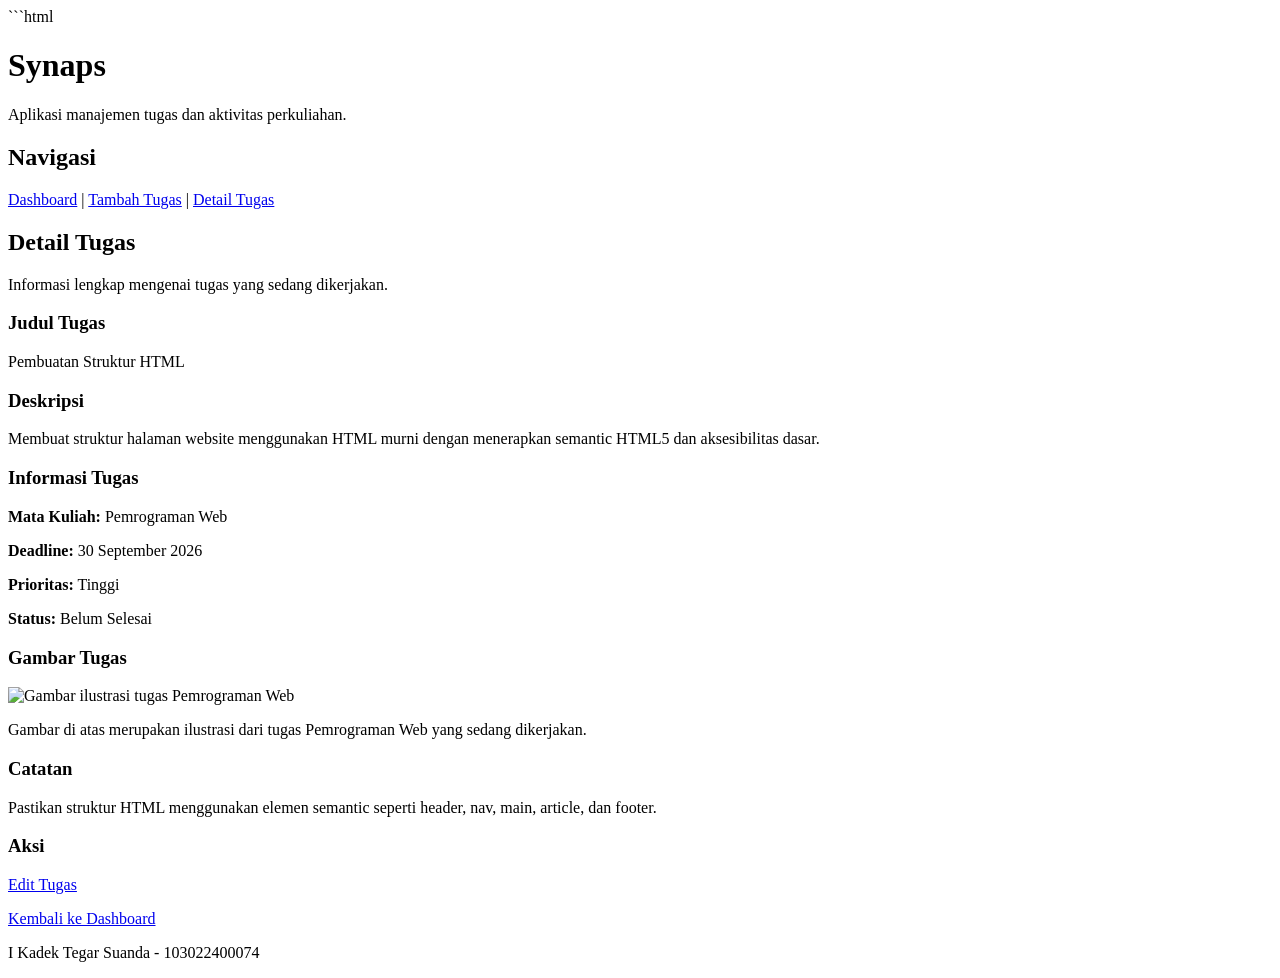
==== detail-tugas.html @ 6a72b995 "first commit" ====
```html
<!DOCTYPE html>
<html lang="id">
<head>
    <meta charset="UTF-8">
    <meta name="viewport" content="width=device-width, initial-scale=1.0">
    <title>Detail Tugas - Synaps</title>
</head>

<body>

    <header>
        <h1>Synaps</h1>
        <p>Aplikasi manajemen tugas dan aktivitas perkuliahan.</p>

        <nav>
            <h2>Navigasi</h2>
            <a href="index.html">Dashboard</a> |
            <a href="tambah-tugas.html">Tambah Tugas</a> |
            <a href="detail-tugas.html">Detail Tugas</a>
        </nav>
    </header>

    <main>

        <article>
            <header>
                <h2>Detail Tugas</h2>
                <p>Informasi lengkap mengenai tugas yang sedang dikerjakan.</p>
            </header>

            <section>
                <h3>Judul Tugas</h3>
                <p>Pembuatan Struktur HTML</p>
            </section>

            <section>
                <h3>Deskripsi</h3>
                <p>
                    Membuat struktur halaman website menggunakan HTML murni
                    dengan menerapkan semantic HTML5 dan aksesibilitas dasar.
                </p>
            </section>

            <section>
                <h3>Informasi Tugas</h3>

                <p>
                    <strong>Mata Kuliah:</strong>
                    Pemrograman Web
                </p>

                <p>
                    <strong>Deadline:</strong>
                    30 September 2026
                </p>

                <p>
                    <strong>Prioritas:</strong>
                    Tinggi
                </p>

                <p>
                    <strong>Status:</strong>
                    Belum Selesai
                </p>
            </section>

            <section>
                <h3>Gambar Tugas</h3>

                <img 
                    src="https://via.placeholder.com/400x200"
                    alt="Gambar ilustrasi tugas Pemrograman Web"
                >

                <p>
                    Gambar di atas merupakan ilustrasi dari tugas
                    Pemrograman Web yang sedang dikerjakan.
                </p>
            </section>

            <section>
                <h3>Catatan</h3>

                <p>
                    Pastikan struktur HTML menggunakan elemen semantic
                    seperti header, nav, main, article, dan footer.
                </p>
            </section>

            <section>
                <h3>Aksi</h3>

                <p>
                    <a href="tambah-tugas.html">Edit Tugas</a>
                </p>

                <p>
                    <a href="index.html">Kembali ke Dashboard</a>
                </p>
            </section>

        </article>

    </main>

    <footer>
        <p>I Kadek Tegar Suanda - 103022400074</p>
    </footer>

</body>
</html>
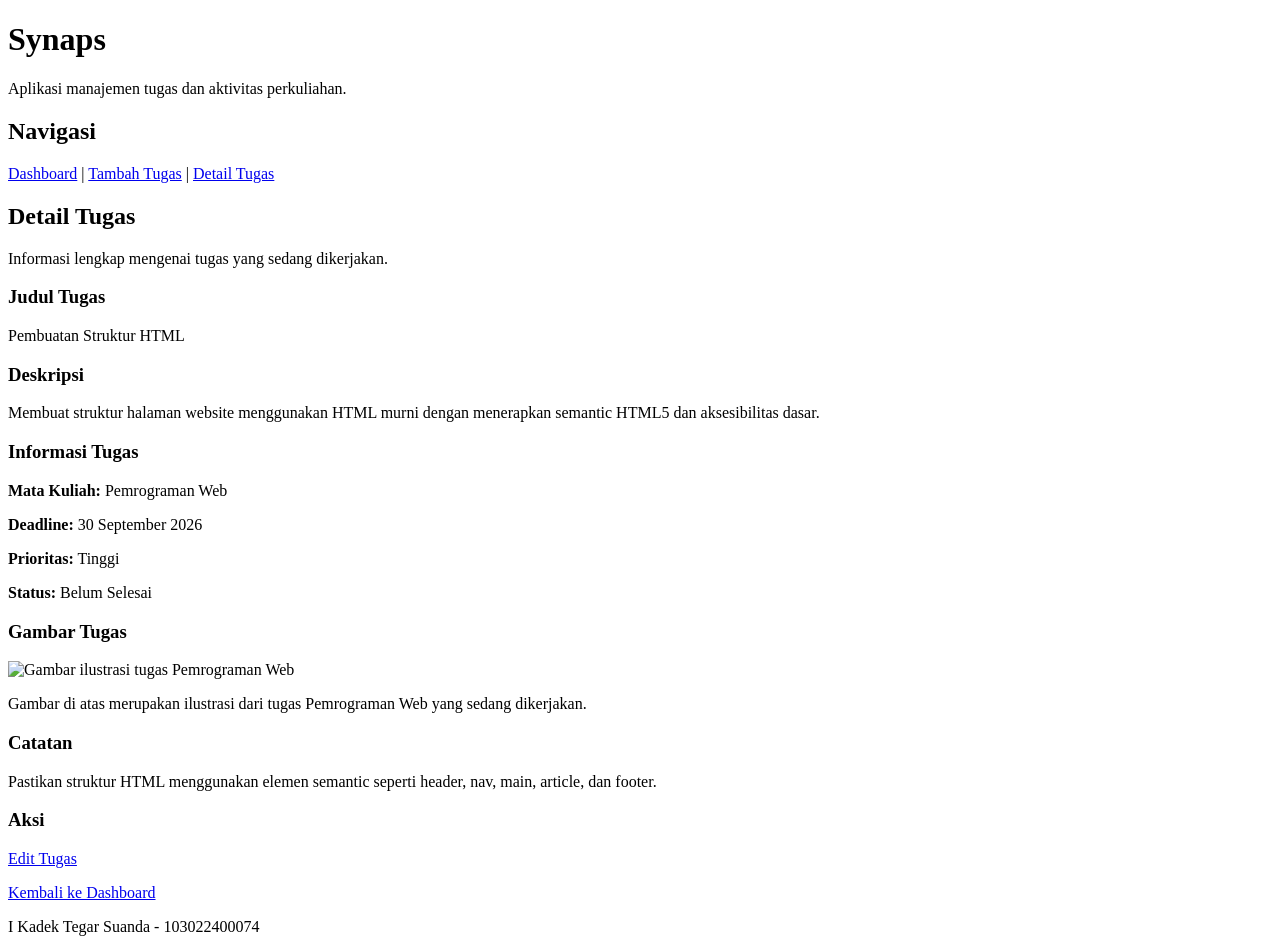
==== commit 102a77ae: "Menambahkan screenshot, dan memasukan foto kedalam folder docs/ screenshot" ====
--- a/detail-tugas.html
+++ b/detail-tugas.html
@@ -1,4 +1,4 @@
-```html
+
 <!DOCTYPE html>
 <html lang="id">
 <head>
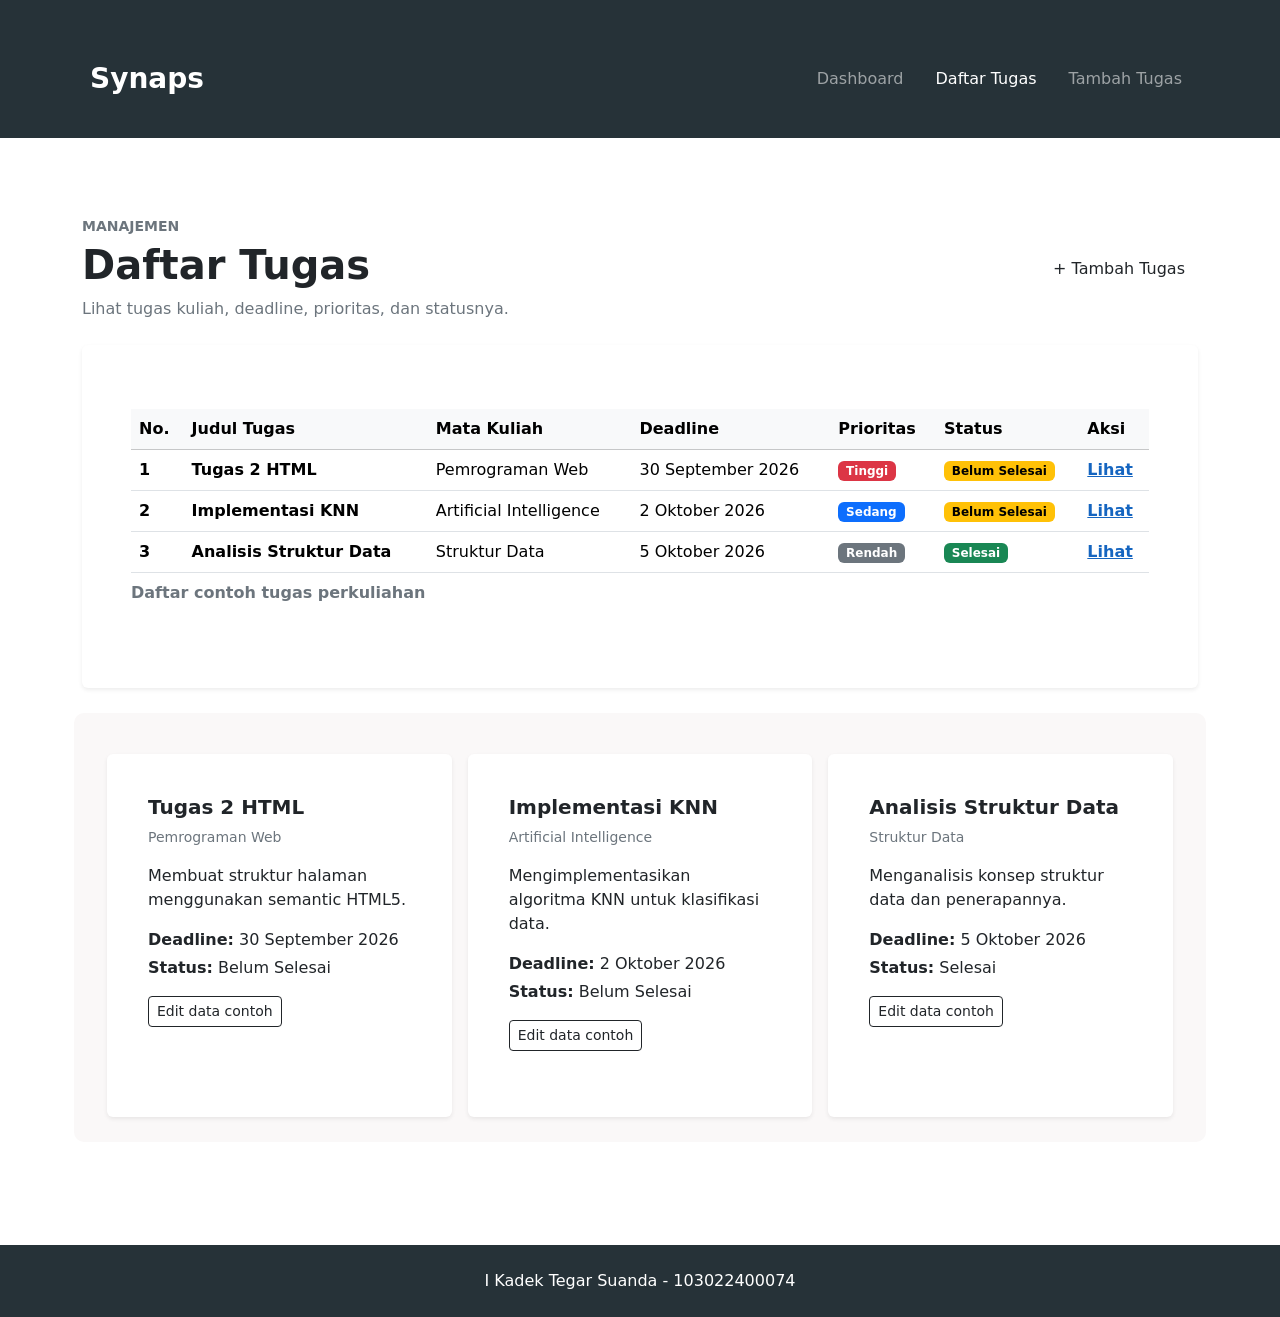
==== commit c4d01ec2: "Menambahkan Bootstrap pada halaman Synaps" ====
--- a/detail-tugas.html
+++ b/detail-tugas.html
@@ -4,110 +4,59 @@
 <head>
     <meta charset="UTF-8">
     <meta name="viewport" content="width=device-width, initial-scale=1.0">
+    <link rel="stylesheet" href="style.css">
     <title>Detail Tugas - Synaps</title>
+    <link href="https://cdn.jsdelivr.net/npm/bootstrap@5.3.3/dist/css/bootstrap.min.css" rel="stylesheet">
 </head>
 
 <body>
 
     <header>
-        <h1>Synaps</h1>
-        <p>Aplikasi manajemen tugas dan aktivitas perkuliahan.</p>
-
-        <nav>
-            <h2>Navigasi</h2>
-            <a href="index.html">Dashboard</a> |
-            <a href="tambah-tugas.html">Tambah Tugas</a> |
-            <a href="detail-tugas.html">Detail Tugas</a>
-        </nav>
+        <nav class="navbar navbar-expand-lg navbar-dark synaps-navbar sticky-top">
+    <div class="container">
+      <a class="navbar-brand fw-bold fs-3" href="index.html">Synaps</a>
+      <button class="navbar-toggler" type="button" data-bs-toggle="collapse" data-bs-target="#mainNav" aria-controls="mainNav" aria-expanded="false" aria-label="Buka navigasi"><span class="navbar-toggler-icon"></span></button>
+      <div class="collapse navbar-collapse" id="mainNav">
+        <div class="navbar-nav ms-auto">
+          <a class="nav-link" href="index.html">Dashboard</a>
+          <a class="nav-link active" aria-current="page" href="detail-tugas.html">Daftar Tugas</a>
+          <a class="nav-link" href="tambah-tugas.html">Tambah Tugas</a>
+        </div>
+      </div>
+    </div>
+  </nav>
     </header>
 
-    <main>
+    <main class="container py-4 py-md-5">
+    <div class="d-flex flex-column flex-md-row justify-content-between align-items-md-center gap-3 mb-4">
+      <div><p class="text-uppercase small fw-semibold text-secondary mb-1">Manajemen</p><h1 class="fw-bold mb-2">Daftar Tugas</h1><p class="text-secondary mb-0">Lihat tugas kuliah, deadline, prioritas, dan statusnya.</p></div>
+      <a class="btn btn-synaps" href="tambah-tugas.html">+ Tambah Tugas</a>
+    </div>
 
-        <article>
-            <header>
-                <h2>Detail Tugas</h2>
-                <p>Informasi lengkap mengenai tugas yang sedang dikerjakan.</p>
-            </header>
+    <section class="card shadow-sm border-0">
+      <div class="card-body p-3 p-md-4">
+        <div class="table-responsive">
+          <table class="table table-hover align-middle">
+            <caption class="text-secondary">Daftar contoh tugas perkuliahan</caption>
+            <thead class="table-light"><tr><th scope="col">No.</th><th scope="col">Judul Tugas</th><th scope="col">Mata Kuliah</th><th scope="col">Deadline</th><th scope="col">Prioritas</th><th scope="col">Status</th><th scope="col">Aksi</th></tr></thead>
+            <tbody>
+              <tr><th scope="row">1</th><td class="fw-semibold">Tugas 2 HTML</td><td>Pemrograman Web</td><td>30 September 2026</td><td><span class="badge text-bg-danger">Tinggi</span></td><td><span class="badge text-bg-warning">Belum Selesai</span></td><td><a href="#tugas-html">Lihat</a></td></tr>
+              <tr><th scope="row">2</th><td class="fw-semibold">Implementasi KNN</td><td>Artificial Intelligence</td><td>2 Oktober 2026</td><td><span class="badge text-bg-primary">Sedang</span></td><td><span class="badge text-bg-warning">Belum Selesai</span></td><td><a href="#tugas-knn">Lihat</a></td></tr>
+              <tr><th scope="row">3</th><td class="fw-semibold">Analisis Struktur Data</td><td>Struktur Data</td><td>5 Oktober 2026</td><td><span class="badge text-bg-secondary">Rendah</span></td><td><span class="badge text-bg-success">Selesai</span></td><td><a href="#tugas-struktur">Lihat</a></td></tr>
+            </tbody>
+          </table>
+        </div>
+      </div>
+    </section>
 
-            <section>
-                <h3>Judul Tugas</h3>
-                <p>Pembuatan Struktur HTML</p>
-            </section>
-
-            <section>
-                <h3>Deskripsi</h3>
-                <p>
-                    Membuat struktur halaman website menggunakan HTML murni
-                    dengan menerapkan semantic HTML5 dan aksesibilitas dasar.
-                </p>
-            </section>
-
-            <section>
-                <h3>Informasi Tugas</h3>
-
-                <p>
-                    <strong>Mata Kuliah:</strong>
-                    Pemrograman Web
-                </p>
-
-                <p>
-                    <strong>Deadline:</strong>
-                    30 September 2026
-                </p>
-
-                <p>
-                    <strong>Prioritas:</strong>
-                    Tinggi
-                </p>
-
-                <p>
-                    <strong>Status:</strong>
-                    Belum Selesai
-                </p>
-            </section>
-
-            <section>
-                <h3>Gambar Tugas</h3>
-
-                <img 
-                    src="https://via.placeholder.com/400x200"
-                    alt="Gambar ilustrasi tugas Pemrograman Web"
-                >
-
-                <p>
-                    Gambar di atas merupakan ilustrasi dari tugas
-                    Pemrograman Web yang sedang dikerjakan.
-                </p>
-            </section>
-
-            <section>
-                <h3>Catatan</h3>
-
-                <p>
-                    Pastikan struktur HTML menggunakan elemen semantic
-                    seperti header, nav, main, article, dan footer.
-                </p>
-            </section>
-
-            <section>
-                <h3>Aksi</h3>
-
-                <p>
-                    <a href="tambah-tugas.html">Edit Tugas</a>
-                </p>
-
-                <p>
-                    <a href="index.html">Kembali ke Dashboard</a>
-                </p>
-            </section>
-
-        </article>
-
-    </main>
-
-    <footer>
-        <p>I Kadek Tegar Suanda - 103022400074</p>
-    </footer>
+    <section class="row g-3 mt-2" id="tugas-html">
+      <div class="col-12 col-lg-4"><article class="card h-100 border-0 shadow-sm"><div class="card-body"><h2 class="h5 fw-bold">Tugas 2 HTML</h2><p class="text-secondary small">Pemrograman Web</p><p>Membuat struktur halaman menggunakan semantic HTML5.</p><p class="mb-1"><strong>Deadline:</strong> 30 September 2026</p><p class="mb-3"><strong>Status:</strong> Belum Selesai</p><a href="tambah-tugas.html" class="btn btn-outline-dark btn-sm">Edit data contoh</a></div></article></div>
+      <div class="col-12 col-lg-4" id="tugas-knn"><article class="card h-100 border-0 shadow-sm"><div class="card-body"><h2 class="h5 fw-bold">Implementasi KNN</h2><p class="text-secondary small">Artificial Intelligence</p><p>Mengimplementasikan algoritma KNN untuk klasifikasi data.</p><p class="mb-1"><strong>Deadline:</strong> 2 Oktober 2026</p><p class="mb-3"><strong>Status:</strong> Belum Selesai</p><a href="tambah-tugas.html" class="btn btn-outline-dark btn-sm">Edit data contoh</a></div></article></div>
+      <div class="col-12 col-lg-4" id="tugas-struktur"><article class="card h-100 border-0 shadow-sm"><div class="card-body"><h2 class="h5 fw-bold">Analisis Struktur Data</h2><p class="text-secondary small">Struktur Data</p><p>Menganalisis konsep struktur data dan penerapannya.</p><p class="mb-1"><strong>Deadline:</strong> 5 Oktober 2026</p><p class="mb-3"><strong>Status:</strong> Selesai</p><a href="tambah-tugas.html" class="btn btn-outline-dark btn-sm">Edit data contoh</a></div></article></div>
+    </section>
+  </main>
+    <footer class="py-4 text-center"><p class="mb-0">I Kadek Tegar Suanda - 103022400074</p></footer>
+  <script src="https://cdn.jsdelivr.net/npm/bootstrap@5.3.3/dist/js/bootstrap.bundle.min.js"></script>
 
 </body>
 </html>
--- a/style.css
+++ b/style.css
@@ -0,0 +1,321 @@
+/* =========================
+   RESET
+========================= */
+
+* {
+    margin: 0;
+    padding: 0;
+    box-sizing: border-box;
+}
+
+body {
+    font-family: Arial, sans-serif;
+    font-size: 16px;
+    line-height: 1.6;
+    background-color: #f4f6f8;
+    color: #222;
+}
+
+
+/* =========================
+   HEADER
+========================= */
+
+header {
+    background-color: #263238;
+    color: white;
+    padding: 25px;
+    text-align: center;
+}
+
+header h1 {
+    font-size: 32px;
+    font-weight: bold;
+    margin-bottom: 5px;
+}
+
+header p {
+    font-size: 16px;
+}
+
+
+/* =========================
+   NAVIGATION
+========================= */
+
+nav {
+    margin-top: 20px;
+}
+
+nav h2 {
+    font-size: 18px;
+    margin-bottom: 10px;
+}
+
+nav a {
+    color: white;
+    text-decoration: none;
+    font-weight: bold;
+    margin: 0 8px;
+}
+
+nav a:hover {
+    text-decoration: underline;
+}
+
+
+/* =========================
+   MAIN
+========================= */
+
+main {
+    width: 90%;
+    max-width: 1100px;
+    margin: 30px auto;
+}
+
+article,
+section {
+    background-color: rgb(250, 248, 248);
+    padding: 25px;
+    margin-bottom: 25px;
+    border-radius: 10px;
+    color: #2f0101;
+}
+
+h2 {
+    font-size: 26px;
+    margin-bottom: 10px;
+}
+
+h3 {
+    font-size: 20px;
+    margin-bottom: 10px;
+}
+
+p {
+    margin-bottom: 10px;
+}
+
+
+/* =========================
+   IMAGE
+========================= */
+
+img {
+    max-width: 100%;
+    height: auto;
+    border-radius: 8px;
+    margin: 10px 0;
+}
+
+
+/* =========================
+   LIST
+========================= */
+
+ul {
+    list-style: none;
+    padding-left: 0;
+    margin-top: 10px;
+}
+
+li {
+    margin-bottom: 5px;
+}
+
+
+/* =========================
+   TABLE
+========================= */
+
+table {
+    width: 100%;
+    border-collapse: collapse;
+    margin-top: 15px;
+    background-color: white;
+}
+
+caption {
+    font-weight: bold;
+    margin-bottom: 10px;
+}
+
+th,
+td {
+    border: 1px solid #ccc;
+    padding: 12px;
+    text-align: left;
+}
+
+th {
+    background-color: #263238;
+    color: white;
+}
+
+tr:nth-child(even) {
+    background-color: #f5f5f5;
+}
+
+
+/* =========================
+   LINK
+========================= */
+
+main a {
+    color: #1565c0;
+    font-weight: bold;
+}
+
+main a:hover {
+    text-decoration: underline;
+}
+
+
+/* =========================
+   FORM
+========================= */
+
+form section {
+    margin-bottom: 20px;
+}
+
+label {
+    font-weight: bold;
+}
+
+input,
+textarea,
+select {
+    width: 100%;
+    max-width: 600px;
+    padding: 10px;
+    margin-top: 5px;
+    border: 1px solid #bbb;
+    border-radius: 6px;
+    font-family: Arial, sans-serif;
+    font-size: 15px;
+}
+
+textarea {
+    resize: vertical;
+}
+
+input[type="radio"] {
+    width: auto;
+    margin-right: 5px;
+}
+
+
+/* =========================
+   BUTTON
+========================= */
+
+.form-actions {
+    display: flex;
+    gap: 10px;
+}
+
+button {
+    padding: 10px 18px;
+    border: none;
+    border-radius: 6px;
+    cursor: pointer;
+    font-size: 15px;
+    font-weight: bold;
+}
+
+button:hover {
+    opacity: 0.8;
+}
+
+
+/* =========================
+   STATUS
+========================= */
+
+.priority-high {
+    font-weight: bold;
+}
+
+.status-pending {
+    font-weight: bold;
+}
+
+
+/* =========================
+   FOOTER
+========================= */
+
+footer {
+    background-color: #263238;
+    color: white;
+    text-align: center;
+    padding: 20px;
+    margin-top: 30px;
+}
+
+footer p {
+    margin: 0;
+}
+
+
+/* =========================
+   RESPONSIVE
+========================= */
+
+@media (max-width: 768px) {
+
+    header {
+        padding: 20px 15px;
+    }
+
+    header h1 {
+        font-size: 26px;
+    }
+
+    nav {
+        display: flex;
+        flex-direction: column;
+        gap: 10px;
+    }
+
+    nav a {
+        display: block;
+        margin: 0;
+        padding: 8px;
+    }
+
+    main {
+        width: 95%;
+        margin: 20px auto;
+    }
+
+        article,
+        section {
+            padding: 18px;
+        }
+
+        h2, p {
+            font-size: 22px;
+           
+        }
+
+        h3 {
+            font-size: 18px;
+        }
+
+    table {
+        display: block;
+        overflow-x: auto;
+        white-space: nowrap;
+    }
+
+    .form-actions {
+        flex-direction: column;
+    }
+
+    button {
+        width: 100%;
+    }
+}
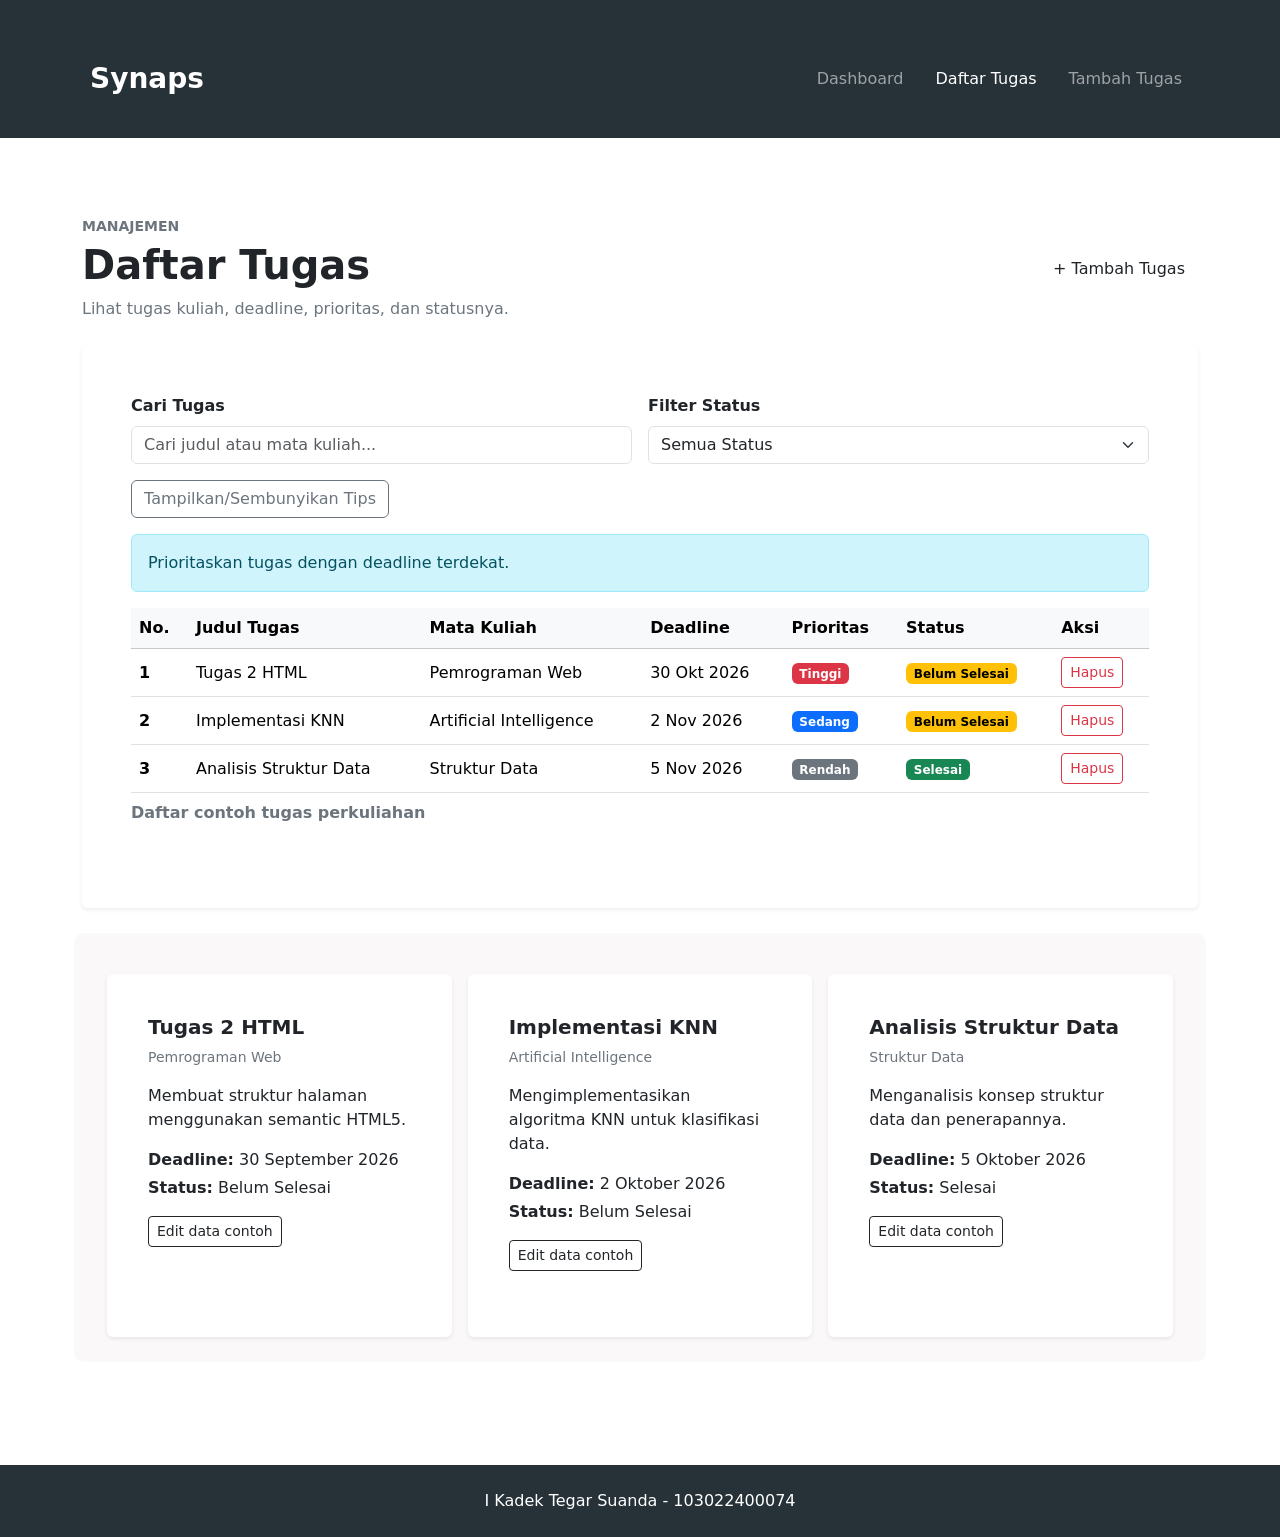
==== commit 70075f6b: "Menambahkan interaktivitas JavaScript dan jQuery pada Synaps" ====
--- a/detail-tugas.html
+++ b/detail-tugas.html
@@ -1,63 +1,146 @@
-
 <!DOCTYPE html>
 <html lang="id">
+
 <head>
     <meta charset="UTF-8">
     <meta name="viewport" content="width=device-width, initial-scale=1.0">
     <link rel="stylesheet" href="style.css">
     <title>Detail Tugas - Synaps</title>
-    <link href="https://cdn.jsdelivr.net/npm/bootstrap@5.3.3/dist/css/bootstrap.min.css" rel="stylesheet">
+    
+
 </head>
 
 <body>
 
     <header>
         <nav class="navbar navbar-expand-lg navbar-dark synaps-navbar sticky-top">
-    <div class="container">
-      <a class="navbar-brand fw-bold fs-3" href="index.html">Synaps</a>
-      <button class="navbar-toggler" type="button" data-bs-toggle="collapse" data-bs-target="#mainNav" aria-controls="mainNav" aria-expanded="false" aria-label="Buka navigasi"><span class="navbar-toggler-icon"></span></button>
-      <div class="collapse navbar-collapse" id="mainNav">
-        <div class="navbar-nav ms-auto">
-          <a class="nav-link" href="index.html">Dashboard</a>
-          <a class="nav-link active" aria-current="page" href="detail-tugas.html">Daftar Tugas</a>
-          <a class="nav-link" href="tambah-tugas.html">Tambah Tugas</a>
-        </div>
-      </div>
-    </div>
-  </nav>
+            <div class="container">
+                <a class="navbar-brand fw-bold fs-3" href="index.html">Synaps</a>
+                <button class="navbar-toggler" type="button" data-bs-toggle="collapse" data-bs-target="#mainNav"
+                    aria-controls="mainNav" aria-expanded="false" aria-label="Buka navigasi"><span
+                        class="navbar-toggler-icon"></span></button>
+                <div class="collapse navbar-collapse" id="mainNav">
+                    <div class="navbar-nav ms-auto">
+                        <a class="nav-link" href="index.html">Dashboard</a>
+                        <a class="nav-link active" aria-current="page" href="detail-tugas.html">Daftar Tugas</a>
+                        <a class="nav-link" href="tambah-tugas.html">Tambah Tugas</a>
+                    </div>
+                </div>
+            </div>
+        </nav>
     </header>
 
     <main class="container py-4 py-md-5">
-    <div class="d-flex flex-column flex-md-row justify-content-between align-items-md-center gap-3 mb-4">
-      <div><p class="text-uppercase small fw-semibold text-secondary mb-1">Manajemen</p><h1 class="fw-bold mb-2">Daftar Tugas</h1><p class="text-secondary mb-0">Lihat tugas kuliah, deadline, prioritas, dan statusnya.</p></div>
-      <a class="btn btn-synaps" href="tambah-tugas.html">+ Tambah Tugas</a>
-    </div>
+        <div class="d-flex flex-column flex-md-row justify-content-between align-items-md-center gap-3 mb-4">
+            <div>
+                <p class="text-uppercase small fw-semibold text-secondary mb-1">Manajemen</p>
+                <h1 class="fw-bold mb-2">Daftar Tugas</h1>
+                <p class="text-secondary mb-0">Lihat tugas kuliah, deadline, prioritas, dan statusnya.</p>
+            </div>
+            <a class="btn btn-synaps" href="tambah-tugas.html">+ Tambah Tugas</a>
+        </div>
 
-    <section class="card shadow-sm border-0">
-      <div class="card-body p-3 p-md-4">
-        <div class="table-responsive">
-          <table class="table table-hover align-middle">
-            <caption class="text-secondary">Daftar contoh tugas perkuliahan</caption>
-            <thead class="table-light"><tr><th scope="col">No.</th><th scope="col">Judul Tugas</th><th scope="col">Mata Kuliah</th><th scope="col">Deadline</th><th scope="col">Prioritas</th><th scope="col">Status</th><th scope="col">Aksi</th></tr></thead>
-            <tbody>
-              <tr><th scope="row">1</th><td class="fw-semibold">Tugas 2 HTML</td><td>Pemrograman Web</td><td>30 September 2026</td><td><span class="badge text-bg-danger">Tinggi</span></td><td><span class="badge text-bg-warning">Belum Selesai</span></td><td><a href="#tugas-html">Lihat</a></td></tr>
-              <tr><th scope="row">2</th><td class="fw-semibold">Implementasi KNN</td><td>Artificial Intelligence</td><td>2 Oktober 2026</td><td><span class="badge text-bg-primary">Sedang</span></td><td><span class="badge text-bg-warning">Belum Selesai</span></td><td><a href="#tugas-knn">Lihat</a></td></tr>
-              <tr><th scope="row">3</th><td class="fw-semibold">Analisis Struktur Data</td><td>Struktur Data</td><td>5 Oktober 2026</td><td><span class="badge text-bg-secondary">Rendah</span></td><td><span class="badge text-bg-success">Selesai</span></td><td><a href="#tugas-struktur">Lihat</a></td></tr>
-            </tbody>
-          </table>
-        </div>
-      </div>
-    </section>
+        <section class="card shadow-sm border-0">
+            <div class="card-body p-3 p-md-4">
+                <div class="table-responsive">
+                    <div class="row g-3 mb-3">
+                        <div class="col-md-6">
+                            <label for="searchTask" class="form-label">Cari Tugas</label>
+                            <input type="search" id="searchTask" class="form-control"
+                                placeholder="Cari judul atau mata kuliah...">
+                        </div>
 
-    <section class="row g-3 mt-2" id="tugas-html">
-      <div class="col-12 col-lg-4"><article class="card h-100 border-0 shadow-sm"><div class="card-body"><h2 class="h5 fw-bold">Tugas 2 HTML</h2><p class="text-secondary small">Pemrograman Web</p><p>Membuat struktur halaman menggunakan semantic HTML5.</p><p class="mb-1"><strong>Deadline:</strong> 30 September 2026</p><p class="mb-3"><strong>Status:</strong> Belum Selesai</p><a href="tambah-tugas.html" class="btn btn-outline-dark btn-sm">Edit data contoh</a></div></article></div>
-      <div class="col-12 col-lg-4" id="tugas-knn"><article class="card h-100 border-0 shadow-sm"><div class="card-body"><h2 class="h5 fw-bold">Implementasi KNN</h2><p class="text-secondary small">Artificial Intelligence</p><p>Mengimplementasikan algoritma KNN untuk klasifikasi data.</p><p class="mb-1"><strong>Deadline:</strong> 2 Oktober 2026</p><p class="mb-3"><strong>Status:</strong> Belum Selesai</p><a href="tambah-tugas.html" class="btn btn-outline-dark btn-sm">Edit data contoh</a></div></article></div>
-      <div class="col-12 col-lg-4" id="tugas-struktur"><article class="card h-100 border-0 shadow-sm"><div class="card-body"><h2 class="h5 fw-bold">Analisis Struktur Data</h2><p class="text-secondary small">Struktur Data</p><p>Menganalisis konsep struktur data dan penerapannya.</p><p class="mb-1"><strong>Deadline:</strong> 5 Oktober 2026</p><p class="mb-3"><strong>Status:</strong> Selesai</p><a href="tambah-tugas.html" class="btn btn-outline-dark btn-sm">Edit data contoh</a></div></article></div>
-    </section>
-  </main>
-    <footer class="py-4 text-center"><p class="mb-0">I Kadek Tegar Suanda - 103022400074</p></footer>
-  <script src="https://cdn.jsdelivr.net/npm/bootstrap@5.3.3/dist/js/bootstrap.bundle.min.js"></script>
+                        <div class="col-md-6">
+                            <label for="filterStatus" class="form-label">Filter Status</label>
+                            <select id="filterStatus" class="form-select">
+                                <option value="semua">Semua Status</option>
+                                <option value="Belum Selesai">Belum Selesai</option>
+                                <option value="Sedang Dikerjakan">Sedang Dikerjakan</option>
+                                <option value="Selesai">Selesai</option>
+                            </select>
+                        </div>
+                    </div>
+
+                    <button type="button" id="toggleTips" class="btn btn-outline-secondary mb-3">
+                        Tampilkan/Sembunyikan Tips
+                    </button>
+
+                    <div id="taskTips" class="alert alert-info">
+                        Prioritaskan tugas dengan deadline terdekat.
+                    </div>
+
+                    <p id="taskEmpty" class="text-secondary text-center d-none">
+                        Tidak ada tugas yang cocok.
+                    </p>
+                    <table class="table table-hover align-middle">
+                        <caption class="text-secondary">Daftar contoh tugas perkuliahan</caption>
+                        <thead class="table-light">
+                            <tr>
+                                <th scope="col">No.</th>
+                                <th scope="col">Judul Tugas</th>
+                                <th scope="col">Mata Kuliah</th>
+                                <th scope="col">Deadline</th>
+                                <th scope="col">Prioritas</th>
+                                <th scope="col">Status</th>
+                                <th scope="col">Aksi</th>
+                            </tr>
+                        </thead>
+                        <tbody>
+                        <tbody id="taskList"></tbody>
+                        </tbody>
+                    </table>
+                </div>
+            </div>
+        </section>
+
+        <section class="row g-3 mt-2" id="tugas-html">
+            <div class="col-12 col-lg-4">
+                <article class="card h-100 border-0 shadow-sm">
+                    <div class="card-body">
+                        <h2 class="h5 fw-bold">Tugas 2 HTML</h2>
+                        <p class="text-secondary small">Pemrograman Web</p>
+                        <p>Membuat struktur halaman menggunakan semantic HTML5.</p>
+                        <p class="mb-1"><strong>Deadline:</strong> 30 September 2026</p>
+                        <p class="mb-3"><strong>Status:</strong> Belum Selesai</p><a href="tambah-tugas.html"
+                            class="btn btn-outline-dark btn-sm">Edit data contoh</a>
+                    </div>
+                </article>
+            </div>
+            <div class="col-12 col-lg-4" id="tugas-knn">
+                <article class="card h-100 border-0 shadow-sm">
+                    <div class="card-body">
+                        <h2 class="h5 fw-bold">Implementasi KNN</h2>
+                        <p class="text-secondary small">Artificial Intelligence</p>
+                        <p>Mengimplementasikan algoritma KNN untuk klasifikasi data.</p>
+                        <p class="mb-1"><strong>Deadline:</strong> 2 Oktober 2026</p>
+                        <p class="mb-3"><strong>Status:</strong> Belum Selesai</p><a href="tambah-tugas.html"
+                            class="btn btn-outline-dark btn-sm">Edit data contoh</a>
+                    </div>
+                </article>
+            </div>
+            <div class="col-12 col-lg-4" id="tugas-struktur">
+                <article class="card h-100 border-0 shadow-sm">
+                    <div class="card-body">
+                        <h2 class="h5 fw-bold">Analisis Struktur Data</h2>
+                        <p class="text-secondary small">Struktur Data</p>
+                        <p>Menganalisis konsep struktur data dan penerapannya.</p>
+                        <p class="mb-1"><strong>Deadline:</strong> 5 Oktober 2026</p>
+                        <p class="mb-3"><strong>Status:</strong> Selesai</p><a href="tambah-tugas.html"
+                            class="btn btn-outline-dark btn-sm">Edit data contoh</a>
+                    </div>
+                </article>
+            </div>
+        </section>
+    </main>
+    <footer class="py-4 text-center">
+        <p class="mb-0">I Kadek Tegar Suanda - 103022400074</p>
+    </footer>
+    <script src="https://cdn.jsdelivr.net/npm/bootstrap@5.3.3/dist/js/bootstrap.bundle.min.js"></script>
+
+    <link href="https://cdn.jsdelivr.net/npm/bootstrap@5.3.3/dist/css/bootstrap.min.css" rel="stylesheet">
+    <script src="https://code.jquery.com/jquery-3.7.1.min.js"></script>
+    <script src="script.js"></script>
 
 </body>
-</html>
 
+</html>
